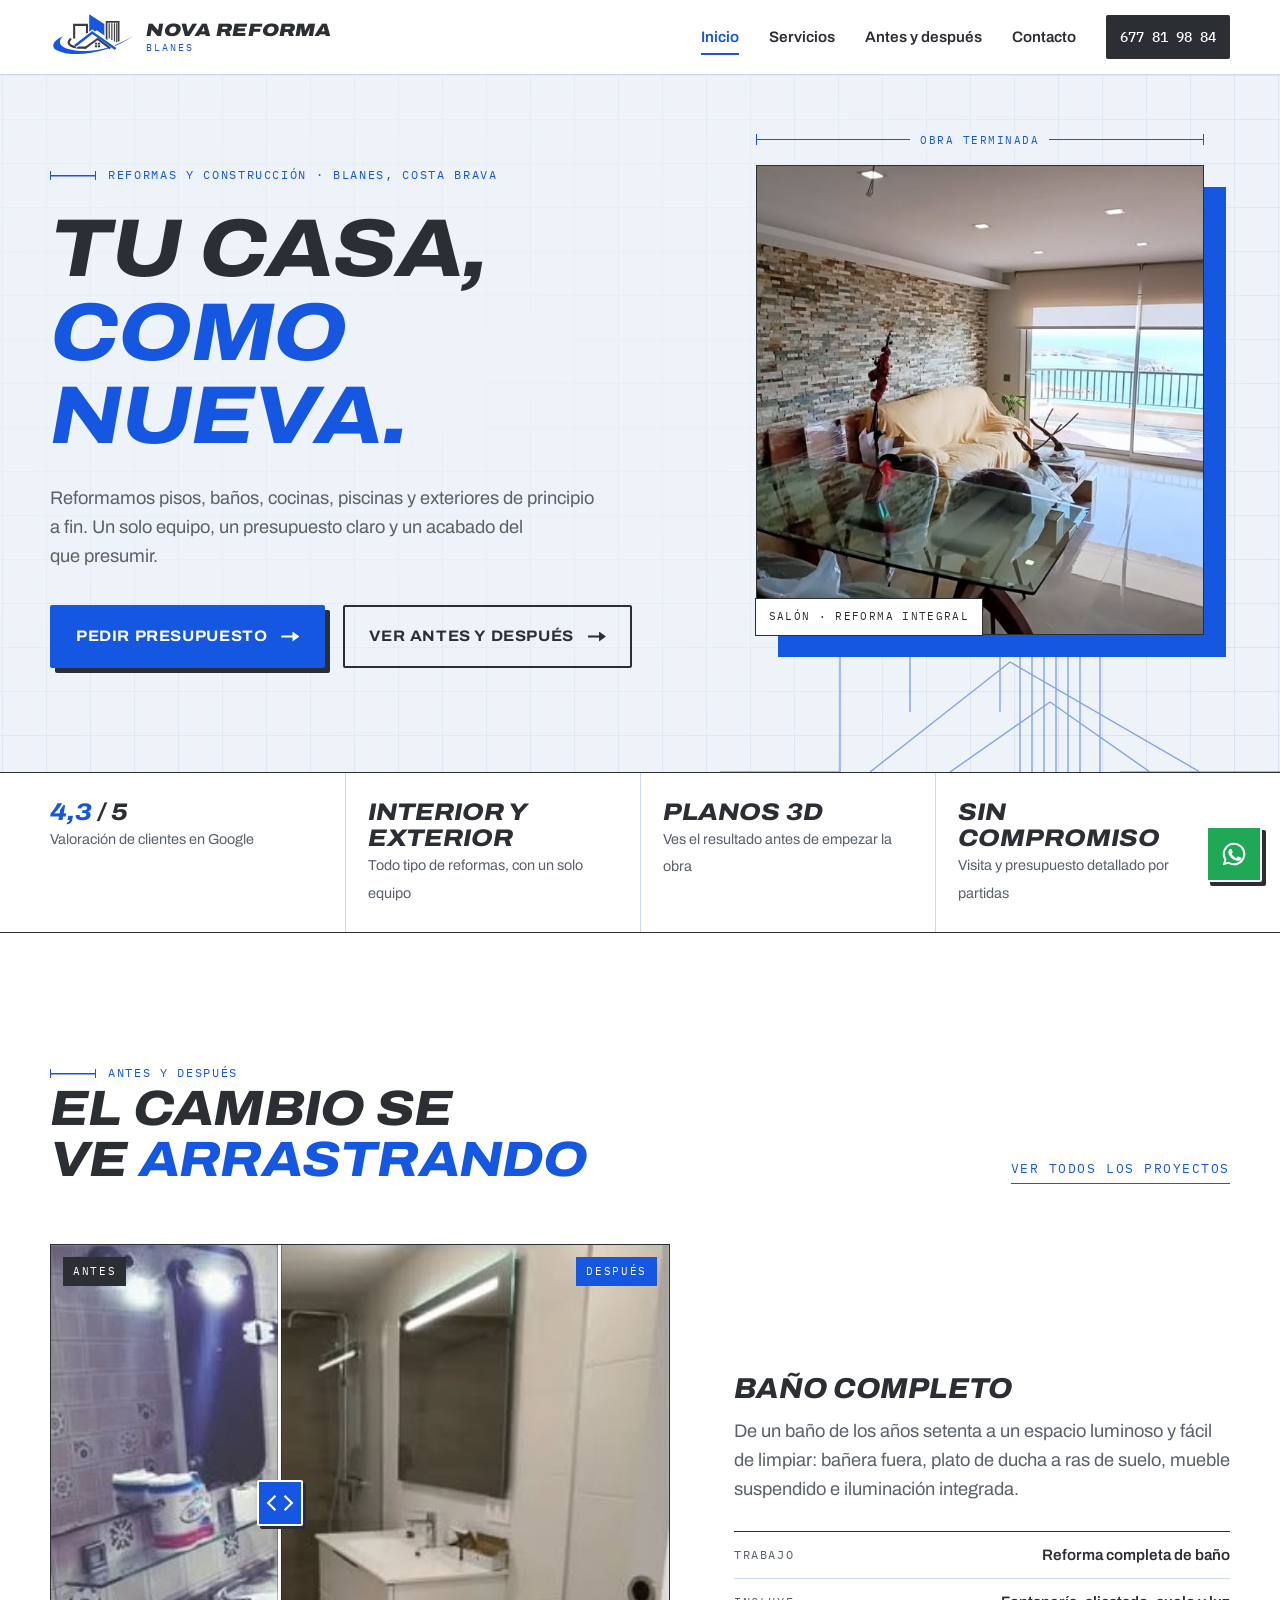
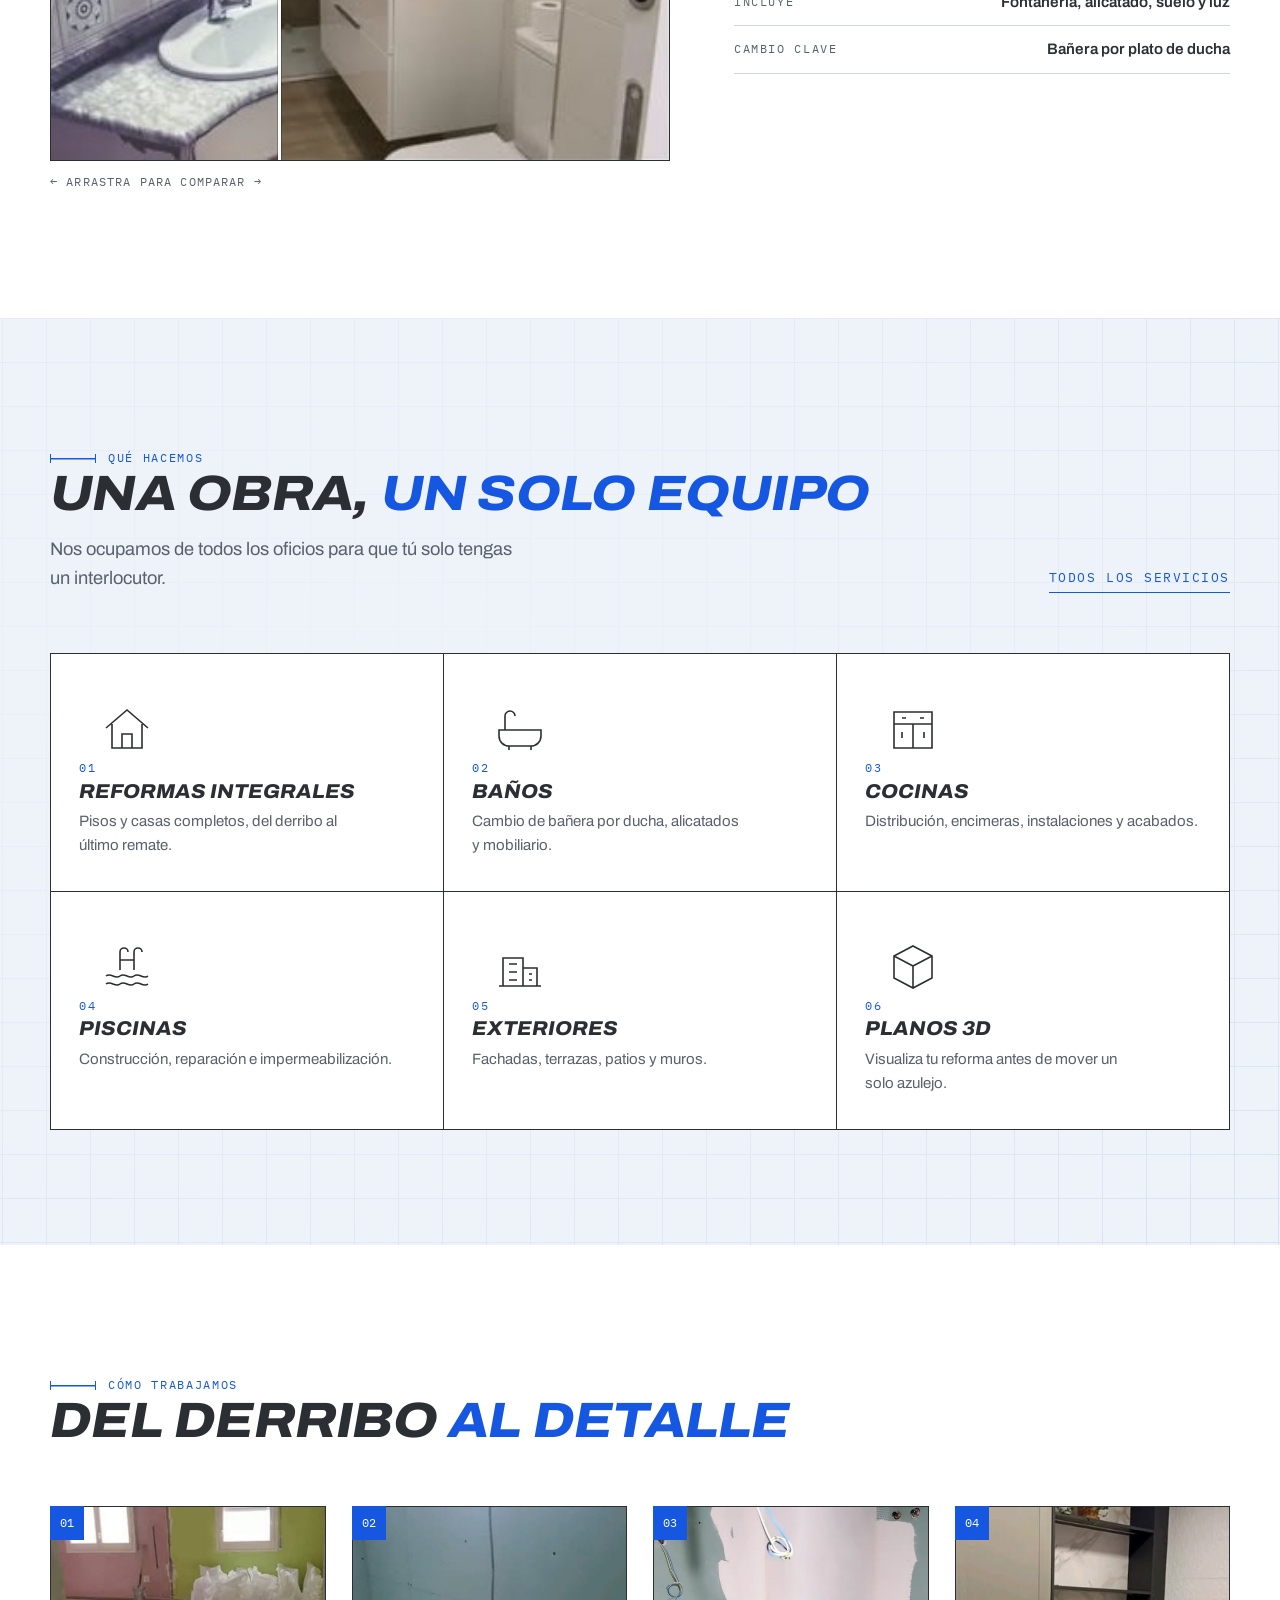
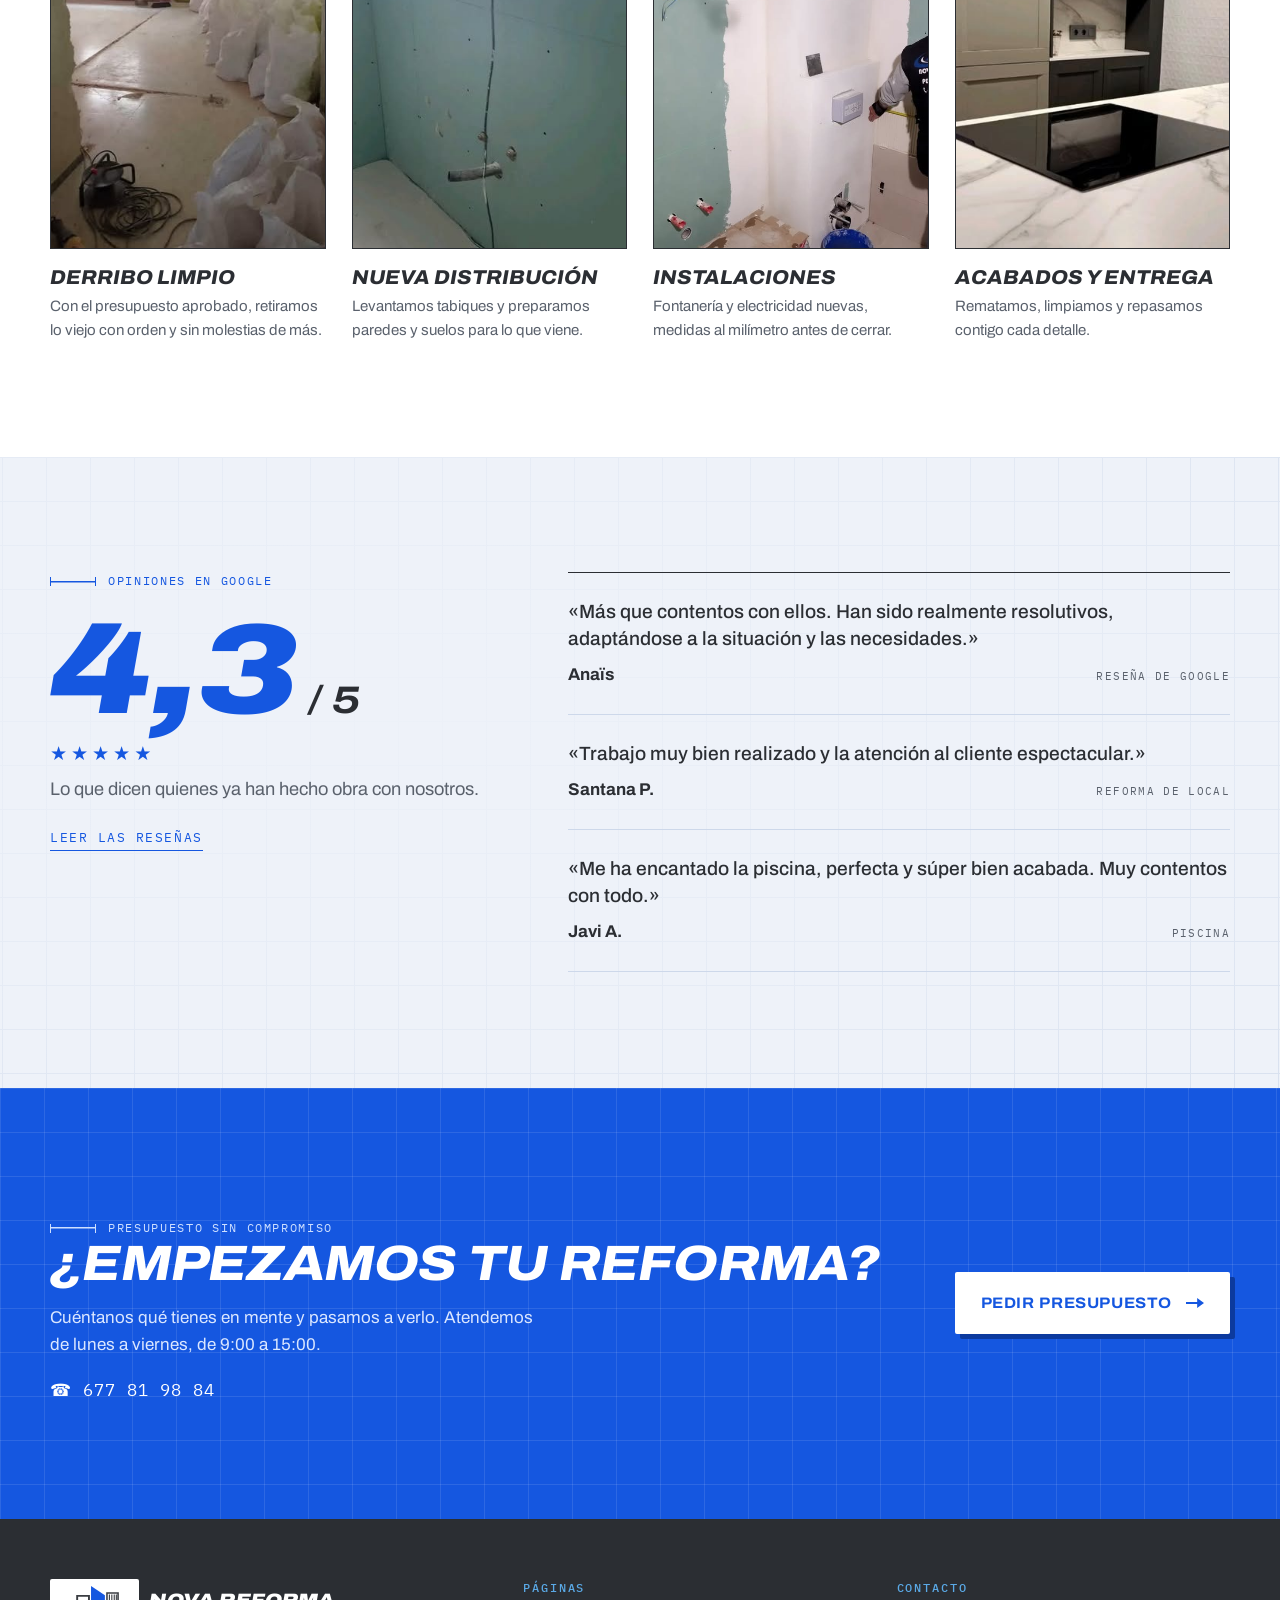
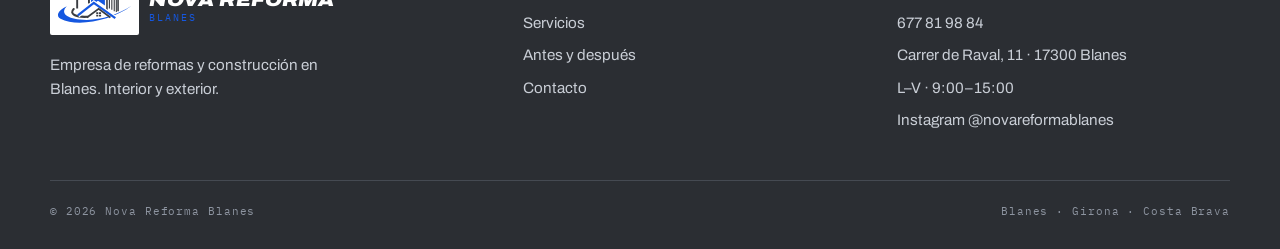
==== index.html @ b62ac0b9 "Actualización automática 2026-11-10 17:21" ====
<!doctype html>
<html lang="es">
<head>
<meta charset="utf-8">
<meta name="viewport" content="width=device-width,initial-scale=1">
<title>Nova Reforma Blanes · Reformas y construcción en Blanes</title>
<meta name="description" content="Empresa de reformas y construcción en Blanes. Reformas integrales, baños, cocinas, piscinas y exteriores. Presupuesto sin compromiso: 677 81 98 84.">
<link rel="icon" href="img/logo.svg" type="image/svg+xml">
<link rel="preconnect" href="https://fonts.googleapis.com">
<link rel="preconnect" href="https://fonts.gstatic.com" crossorigin>
<link href="https://fonts.googleapis.com/css2?family=Archivo:ital,wdth,wght@0,62..125,400..900;1,62..125,400..900&family=IBM+Plex+Mono:wght@400;500&display=swap" rel="stylesheet">
<link rel="stylesheet" href="css/estilo.css">
<script>document.documentElement.classList.add('js')</script>
</head>
<body>

<header class="cab">
  <div class="caja">
    <a class="marca" href="index.html" aria-label="Nova Reforma Blanes, inicio">
      <img src="img/logo.svg" alt="" width="86" height="50">
      <b>Nova Reforma<small>BLANES</small></b>
    </a>
    <button class="menu-btn" aria-label="Abrir menú" aria-expanded="false" aria-controls="nav"><span></span></button>
    <nav class="nav" id="nav">
      <a href="index.html" aria-current="page">Inicio</a>
      <a href="servicios.html">Servicios</a>
      <a href="proyectos.html">Antes y después</a>
      <a href="contacto.html">Contacto</a>
      <a class="tel" href="tel:+34677819884">677 81 98 84</a>
    </nav>
  </div>
</header>

<main>
  <section class="portada fondo-plano">
    <svg class="trazo" viewBox="0 0 620 300" aria-hidden="true">
      <path pathLength="1" d="M0 290H120V150h70v80M190 230V60l90 60v110M300 290V110h80v180M312 110v180M324 110v180M336 110v180M348 110v180M360 110v180M150 290l140-110 190 110M230 290l100-70 100 70M400 290h220"/>
    </svg>
    <div class="caja">
      <div>
        <p class="cota">Reformas y construcción · Blanes, Costa Brava</p>
        <h1>Tu casa, <em>como nueva.</em></h1>
        <p class="entrada">Reformamos pisos, baños, cocinas, piscinas y exteriores de principio a fin. Un solo equipo, un presupuesto claro y un acabado del que presumir.</p>
        <div class="acciones">
          <a class="btn" href="contacto.html">Pedir presupuesto</a>
          <a class="btn linea" href="proyectos.html">Ver antes y después</a>
        </div>
      </div>
      <figure class="lamina">
        <span class="medida sup"><span>Obra terminada</span></span>
        <img src="img/salon.jpg" alt="Salón reformado con pared de piedra natural, suelo porcelánico y vistas al mar" width="640" height="640">
        <figcaption>Salón · Reforma integral</figcaption>
      </figure>
    </div>
  </section>

  <section class="franja" aria-label="Por qué elegirnos">
    <div class="caja">
      <ul>
        <li><b><i>4,3</i> / 5</b><span>Valoración de clientes en Google</span></li>
        <li><b>Interior y exterior</b><span>Todo tipo de reformas, con un solo equipo</span></li>
        <li><b>Planos 3D</b><span>Ves el resultado antes de empezar la obra</span></li>
        <li><b>Sin compromiso</b><span>Visita y presupuesto detallado por partidas</span></li>
      </ul>
    </div>
  </section>

  <section>
    <div class="caja">
      <div class="titular ap">
        <div>
          <p class="cota">Antes y después</p>
          <h2>El cambio se ve <span class="azul">arrastrando</span></h2>
        </div>
        <a class="enlace" href="proyectos.html">Ver todos los proyectos</a>
      </div>
      <div class="caso ap">
        <div>
          <div class="comparar">
            <img src="img/bano-despues.jpg" alt="Baño después de la reforma: plato de ducha, mueble suspendido y espejo con luz" width="360" height="300">
            <img class="antes" src="img/bano-antes.jpg" alt="Baño antes de la reforma: azulejo antiguo y lavabo de encimera" width="360" height="300">
            <span class="rot a">Antes</span><span class="rot d">Después</span>
            <span class="asa"></span>
            <input type="range" min="0" max="100" value="50" aria-label="Comparar antes y después del baño">
          </div>
          <p class="pista">← Arrastra para comparar →</p>
        </div>
        <div>
          <h3 style="font-size:1.8rem;text-transform:uppercase">Baño completo</h3>
          <p class="entrada" style="margin-top:14px">De un baño de los años setenta a un espacio luminoso y fácil de limpiar: bañera fuera, plato de ducha a ras de suelo, mueble suspendido e iluminación integrada.</p>
          <ul class="ficha">
            <li><span>Trabajo</span><span>Reforma completa de baño</span></li>
            <li><span>Incluye</span><span>Fontanería, alicatado, suelo y luz</span></li>
            <li><span>Cambio clave</span><span>Bañera por plato de ducha</span></li>
          </ul>
        </div>
      </div>
    </div>
  </section>

  <section class="fondo-plano">
    <div class="caja">
      <div class="titular ap">
        <div>
          <p class="cota">Qué hacemos</p>
          <h2>Una obra, <span class="azul">un solo equipo</span></h2>
          <p class="entrada">Nos ocupamos de todos los oficios para que tú solo tengas un interlocutor.</p>
        </div>
        <a class="enlace" href="servicios.html">Todos los servicios</a>
      </div>
      <div class="servicios ap">
        <a href="servicios.html#integral"><span class="num">01</span>
          <svg viewBox="0 0 54 54"><path d="M6 26 27 8l21 18M12 22v24h30V22M22 46V32h10v14"/></svg>
          <h3>Reformas integrales</h3><p>Pisos y casas completos, del derribo al último remate.</p></a>
        <a href="servicios.html#banos"><span class="num">02</span>
          <svg viewBox="0 0 54 54"><path d="M6 28h42v6a10 10 0 0 1-10 10H16A10 10 0 0 1 6 34ZM12 28V14a5 5 0 0 1 10 0M16 44v4M38 44v4"/></svg>
          <h3>Baños</h3><p>Cambio de bañera por ducha, alicatados y mobiliario.</p></a>
        <a href="servicios.html#cocinas"><span class="num">03</span>
          <svg viewBox="0 0 54 54"><path d="M8 10h38v36H8ZM8 22h38M27 22v24M16 16h4M34 16h4M16 30v6M38 30v6"/></svg>
          <h3>Cocinas</h3><p>Distribución, encimeras, instalaciones y acabados.</p></a>
        <a href="servicios.html#piscinas"><span class="num">04</span>
          <svg viewBox="0 0 54 54"><path d="M6 36c5-4 9 4 14 0s9 4 14 0 9 4 14 0M6 44c5-4 9 4 14 0s9 4 14 0 9 4 14 0M20 30V12a4 4 0 0 1 8 0M34 30V12a4 4 0 0 1 8 0M20 20h14"/></svg>
          <h3>Piscinas</h3><p>Construcción, reparación e impermeabilización.</p></a>
        <a href="servicios.html#exteriores"><span class="num">05</span>
          <svg viewBox="0 0 54 54"><path d="M6 46h42M10 46V18h20v28M30 28h14v18M16 24h8M16 32h8M16 40h8M36 34h3M36 40h3"/></svg>
          <h3>Exteriores</h3><p>Fachadas, terrazas, patios y muros.</p></a>
        <a href="servicios.html#planos"><span class="num">06</span>
          <svg viewBox="0 0 54 54"><path d="M27 6 46 16v22L27 48 8 38V16ZM27 26 8 16M27 26l19-10M27 26v22"/></svg>
          <h3>Planos 3D</h3><p>Visualiza tu reforma antes de mover un solo azulejo.</p></a>
      </div>
    </div>
  </section>

  <section>
    <div class="caja">
      <div class="titular ap">
        <div>
          <p class="cota">Cómo trabajamos</p>
          <h2>Del derribo <span class="azul">al detalle</span></h2>
        </div>
      </div>
      <div class="pasos">
        <div class="paso ap"><figure><img src="img/derribo.jpg" alt="Derribo interior con sacos de escombro recogidos" loading="lazy" width="361" height="440"></figure><h3>Derribo limpio</h3><p>Con el presupuesto aprobado, retiramos lo viejo con orden y sin molestias de más.</p></div>
        <div class="paso ap"><figure><img src="img/pladur.jpg" alt="Tabique de pladur hidrófugo recién montado" loading="lazy" width="360" height="640"></figure><h3>Nueva distribución</h3><p>Levantamos tabiques y preparamos paredes y suelos para lo que viene.</p></div>
        <div class="paso ap"><figure><img src="img/instalaciones.jpg" alt="Operario de Nova Reforma midiendo en un baño con las instalaciones preparadas" loading="lazy" width="640" height="640"></figure><h3>Instalaciones</h3><p>Fontanería y electricidad nuevas, medidas al milímetro antes de cerrar.</p></div>
        <div class="paso ap"><figure><img src="img/cocina.jpg" alt="Cocina terminada con encimera porcelánica efecto mármol" loading="lazy" width="360" height="640"></figure><h3>Acabados y entrega</h3><p>Rematamos, limpiamos y repasamos contigo cada detalle.</p></div>
      </div>
    </div>
  </section>

  <section class="fondo-plano">
    <div class="caja opiniones">
      <div class="ap">
        <p class="cota">Opiniones en Google</p>
        <div class="nota">4,3<small> / 5</small></div>
        <div class="estrellas" aria-hidden="true">★★★★★</div>
        <p class="entrada">Lo que dicen quienes ya han hecho obra con nosotros.</p>
        <a class="enlace" href="https://www.google.com/maps/place/Nova+Reforma+Blanes/@41.6750918,2.7902842,17z/data=!4m6!3m5!1s0x12bb1734ace616ab:0x4a19887a99202094!8m2!3d41.6750918!4d2.7902842!16s%2Fg%2F11vst2y67v" target="_blank" rel="noopener">Leer las reseñas</a>
      </div>
      <div class="citas ap">
        <blockquote><p>«Más que contentos con ellos. Han sido realmente resolutivos, adaptándose a la situación y las necesidades.»</p><cite>Anaïs</cite><span>Reseña de Google</span></blockquote>
        <blockquote><p>«Trabajo muy bien realizado y la atención al cliente espectacular.»</p><cite>Santana P.</cite><span>Reforma de local</span></blockquote>
        <blockquote><p>«Me ha encantado la piscina, perfecta y súper bien acabada. Muy contentos con todo.»</p><cite>Javi A.</cite><span>Piscina</span></blockquote>
      </div>
    </div>
  </section>

  <section class="llamada">
    <div class="caja">
      <div>
        <p class="cota">Presupuesto sin compromiso</p>
        <h2>¿Empezamos tu reforma?</h2>
        <p>Cuéntanos qué tienes en mente y pasamos a verlo. Atendemos de lunes a viernes, de 9:00 a 15:00.</p>
        <a class="tel-grande" href="tel:+34677819884">☎ 677 81 98 84</a>
      </div>
      <a class="btn blanco" href="contacto.html">Pedir presupuesto</a>
    </div>
  </section>
</main>

<footer class="pie">
  <div class="caja">
    <div>
      <a class="marca" href="index.html"><img src="img/logo.svg" alt="" width="96" height="56"><b>Nova Reforma<small>BLANES</small></b></a>
      <p style="margin-top:18px;max-width:34ch">Empresa de reformas y construcción en Blanes. Interior y exterior.</p>
    </div>
    <div>
      <h4>Páginas</h4>
      <ul>
        <li><a href="servicios.html">Servicios</a></li>
        <li><a href="proyectos.html">Antes y después</a></li>
        <li><a href="contacto.html">Contacto</a></li>
      </ul>
    </div>
    <div>
      <h4>Contacto</h4>
      <ul>
        <li><a href="tel:+34677819884">677 81 98 84</a></li>
        <li>Carrer de Raval, 11 · 17300 Blanes</li>
        <li>L–V · 9:00–15:00</li>
        <li><a href="https://www.instagram.com/novareformablanes/" target="_blank" rel="noopener">Instagram @novareformablanes</a></li>
      </ul>
    </div>
    <div class="legal"><span>© 2026 Nova Reforma Blanes</span><span>Blanes · Girona · Costa Brava</span></div>
  </div>
</footer>

<a class="wa" href="https://wa.me/34677819884" target="_blank" rel="noopener" aria-label="Escribir por WhatsApp">
  <svg viewBox="0 0 32 32"><path d="M16 4a12 12 0 0 0-10.3 18.1L4 28l6.1-1.6A12 12 0 1 0 16 4Zm0 2.2a9.800 9.800 0 1 1-5 18.200l-.4-.2-3.500.9.9-3.400-.2-.4A9.800 9.800 0 0 1 16 6.200Zm-4 4.600c-.2 0-.6.1-.9.4-.3.400-1.200 1.200-1.200 2.800s1.200 3.300 1.400 3.500c.2.200 2.300 3.700 5.800 5 2.900 1.100 3.500.9 4.100.8.600-.1 2-.8 2.300-1.600.3-.8.300-1.500.2-1.600-.1-.2-.3-.200-.7-.4l-2.300-1.100c-.3-.1-.5-.2-.8.200l-1 1.300c-.2.200-.4.300-.7.100-.300-.2-1.400-.5-2.700-1.700-1-.9-1.700-2-1.900-2.300-.2-.3 0-.5.100-.7l.5-.6.300-.6c.1-.200 0-.4 0-.6l-1-2.500c-.300-.6-.5-.5-.700-.5Z"/></svg>
</a>

<script src="js/web.js"></script>
</body>
</html>
---- css/estilo.css ----
/* Nova Reforma Blanes — estética "plano de obra": papel blanco, línea azul, tinta carbón */
:root{
  --papel:#ffffff;
  --niebla:#eef2f9;
  --linea:#cdd8ea;
  --azul:#1557e0;
  --azul-hondo:#0c3a9e;
  --cielo:#5aa9e6;
  --tinta:#2b2e33;
  --tinta-suave:#5a616c;
  --ancho:1180px;
  --display:"Archivo",system-ui,sans-serif;
  --texto:"Archivo",system-ui,sans-serif;
  --mono:"IBM Plex Mono",ui-monospace,monospace;
}
*,*::before,*::after{box-sizing:border-box}
html{scroll-behavior:smooth;-webkit-text-size-adjust:100%}
body{margin:0;background:var(--papel);color:var(--tinta);font-family:var(--texto);font-size:17px;line-height:1.6;overflow-x:hidden}
img{max-width:100%;height:auto;display:block}
.franja b i{color:var(--azul);font-style:inherit}
a{color:inherit}
h1,h2,h3{font-family:var(--display);font-stretch:112%;font-weight:800;font-style:italic;line-height:1.02;letter-spacing:-.015em;margin:0;text-wrap:balance}
h1{font-size:clamp(2.5rem,6.4vw,5.2rem);text-transform:uppercase}
h2{font-size:clamp(1.9rem,4vw,3.1rem);text-transform:uppercase}
h3{font-size:1.25rem;font-stretch:105%;letter-spacing:0}
p{margin:0 0 1em;text-wrap:pretty}
.azul{color:var(--azul)}
.caja{width:min(var(--ancho),100% - 40px);margin-inline:auto}
section{padding:clamp(64px,9vw,120px) 0}
.fondo-plano{background-color:var(--niebla);background-image:linear-gradient(var(--linea) 1px,transparent 1px),linear-gradient(90deg,var(--linea) 1px,transparent 1px);background-size:44px 44px;background-position:center top}
.fondo-plano::before{content:"";position:absolute;inset:0;background:radial-gradient(ellipse at 30% 40%,rgba(238,242,249,.96) 0,rgba(238,242,249,.72) 60%,rgba(238,242,249,.35) 100%);pointer-events:none}
.fondo-plano{position:relative}
.fondo-plano>*{position:relative}

/* Etiquetas tipo cota */
.cota{font-family:var(--mono);font-size:.74rem;letter-spacing:.14em;text-transform:uppercase;color:var(--azul);display:flex;align-items:center;gap:12px;margin-bottom:22px}
.cota::before{content:"";width:46px;height:9px;border-left:1.5px solid var(--azul);border-right:1.5px solid var(--azul);background:linear-gradient(var(--azul),var(--azul)) center/100% 1.5px no-repeat;flex:none}
.entrada{font-size:1.14rem;color:var(--tinta-suave);max-width:56ch}

/* Botones: rectos, con muesca */
.btn{display:inline-flex;align-items:center;gap:14px;font-family:var(--display);font-weight:700;font-stretch:108%;font-size:.95rem;letter-spacing:.04em;text-transform:uppercase;text-decoration:none;padding:17px 24px;border:2px solid var(--azul);background:var(--azul);color:#fff;border-radius:2px;cursor:pointer;transition:background .2s,color .2s,box-shadow .2s,transform .2s;box-shadow:5px 5px 0 var(--tinta)}
.btn::after{content:"";width:18px;height:10px;background:currentColor;clip-path:polygon(0 40%,62% 40%,62% 0,100% 50%,62% 100%,62% 60%,0 60%);transition:transform .2s}
.btn:hover{transform:translate(2px,2px);box-shadow:3px 3px 0 var(--tinta)}
.btn:hover::after{transform:translateX(4px)}
.btn.linea{background:transparent;color:var(--tinta);border-color:var(--tinta);box-shadow:none}
.btn.linea:hover{background:var(--tinta);color:#fff;transform:none}
.btn.blanco{background:#fff;color:var(--azul);border-color:#fff;box-shadow:5px 5px 0 var(--azul-hondo)}
.btn:focus-visible,a:focus-visible,button:focus-visible,input:focus-visible,select:focus-visible,textarea:focus-visible{outline:3px solid var(--cielo);outline-offset:3px}

/* Cabecera */
.cab{position:sticky;top:0;z-index:50;background:rgba(255,255,255,.94);backdrop-filter:blur(8px);border-bottom:1px solid var(--linea)}
.cab .caja{display:flex;align-items:center;justify-content:space-between;gap:20px;height:74px}
.marca{display:flex;align-items:center;gap:10px;text-decoration:none}
.marca img{height:50px;width:auto}
.marca b{font-family:var(--display);font-style:italic;font-weight:900;font-stretch:118%;font-size:1.12rem;line-height:.95;text-transform:uppercase;letter-spacing:.01em}
.marca small{display:block;font-family:var(--mono);font-style:normal;font-weight:400;font-size:.6rem;letter-spacing:.2em;color:var(--azul);margin-top:4px}
.nav{display:flex;align-items:center;gap:30px}
.nav a{text-decoration:none;font-weight:600;font-size:.95rem;padding:6px 0;position:relative}
.nav a:not(.tel)::after{content:"";position:absolute;left:0;right:0;bottom:0;height:2px;background:var(--azul);transform:scaleX(0);transform-origin:left;transition:transform .25s}
.nav a:hover::after,.nav a[aria-current]::after{transform:scaleX(1)}
.nav a[aria-current]{color:var(--azul)}
.nav .tel{font-family:var(--mono);font-weight:500;font-size:.9rem;background:var(--tinta);color:#fff;padding:10px 14px;border-radius:2px}
.nav .tel:hover{background:var(--azul)}
.menu-btn{display:none;background:none;border:2px solid var(--tinta);border-radius:2px;width:46px;height:42px;cursor:pointer;padding:0;position:relative}
.menu-btn span,.menu-btn span::before,.menu-btn span::after{content:"";position:absolute;left:10px;right:10px;height:2px;background:var(--tinta);transition:transform .2s}
.menu-btn span{top:50%;margin-top:-1px}
.menu-btn span::before{left:0;right:0;top:-7px}
.menu-btn span::after{left:0;right:0;top:7px}
.menu-btn[aria-expanded=true] span{background:transparent}
.menu-btn[aria-expanded=true] span::before{transform:translateY(7px) rotate(45deg)}
.menu-btn[aria-expanded=true] span::after{transform:translateY(-7px) rotate(-45deg)}

/* Portada */
.portada{padding:clamp(48px,7vw,96px) 0 clamp(64px,8vw,110px);overflow:hidden}
.portada .caja{display:grid;grid-template-columns:1.15fr .85fr;gap:clamp(32px,5vw,72px);align-items:center}
.portada h1 em{font-style:inherit;color:var(--azul);display:block}
.portada .entrada{margin:26px 0 34px}
.acciones{display:flex;flex-wrap:wrap;gap:18px}
.lamina{position:relative;margin:0 26px 34px 0}
.lamina img{width:100%;aspect-ratio:1/1.05;object-fit:cover;border:1px solid var(--tinta);position:relative;z-index:1}
.lamina::before{content:"";position:absolute;inset:22px -22px -22px 22px;background:var(--azul)}
.lamina figcaption{position:absolute;z-index:2;left:-1px;bottom:-1px;background:#fff;border:1px solid var(--tinta);font-family:var(--mono);font-size:.7rem;letter-spacing:.12em;text-transform:uppercase;padding:9px 13px}
.lamina .medida{position:absolute;z-index:2;font-family:var(--mono);font-size:.66rem;letter-spacing:.14em;color:var(--azul);text-transform:uppercase}
.lamina .medida.sup{top:-26px;left:0;right:0;text-align:center;border-top:1.5px solid var(--azul);padding-top:0;line-height:0}
.lamina .medida.sup span{background:var(--niebla);padding:0 10px}
.lamina .medida.sup::before,.lamina .medida.sup::after{content:"";position:absolute;top:-6px;height:11px;border-left:1.5px solid var(--azul)}
.lamina .medida.sup::before{left:0}.lamina .medida.sup::after{right:0}
.trazo{position:absolute;right:-60px;bottom:-10px;width:min(620px,60vw);opacity:.5;pointer-events:none}
.trazo path{stroke:var(--azul);stroke-width:1.4;fill:none;stroke-dasharray:1;stroke-dashoffset:1;animation:dibujar 2.6s .2s ease-out forwards}
@keyframes dibujar{to{stroke-dashoffset:0}}

/* Franja de confianza */
.franja{border-block:1px solid var(--tinta);padding:0}
.franja ul{list-style:none;margin:0;padding:0;display:grid;grid-template-columns:repeat(4,1fr)}
.franja li{padding:26px 22px;border-left:1px solid var(--linea)}
.franja li:first-child{border-left:0;padding-left:0}
.franja b{display:block;font-family:var(--display);font-style:italic;font-weight:800;font-stretch:112%;font-size:1.5rem;line-height:1.1;text-transform:uppercase}
.franja span{font-size:.9rem;color:var(--tinta-suave)}

/* Cabeceras de sección */
.titular{display:grid;grid-template-columns:1fr auto;gap:24px;align-items:end;margin-bottom:clamp(34px,5vw,60px)}
.titular p{margin:16px 0 0}
.enlace{font-family:var(--mono);font-size:.8rem;letter-spacing:.12em;text-transform:uppercase;text-decoration:none;color:var(--azul);border-bottom:1.5px solid var(--azul);padding-bottom:4px;white-space:nowrap}
.enlace:hover{color:var(--tinta);border-color:var(--tinta)}

/* Comparador antes / después */
.comparar{position:relative;overflow:hidden;border:1px solid var(--tinta);background:var(--niebla);touch-action:pan-y;user-select:none;--p:50%}
.comparar img{width:100%;height:100%;object-fit:cover;aspect-ratio:var(--ar,6/5);pointer-events:none}
.comparar img.antes{position:absolute;inset:0;clip-path:inset(0 calc(100% - var(--p)) 0 0)}
.comparar .asa{position:absolute;top:0;bottom:0;left:var(--p);width:3px;margin-left:-1.5px;background:#fff;box-shadow:0 0 0 1px rgba(0,0,0,.25);pointer-events:none}
.comparar .asa::after{content:"";position:absolute;top:50%;left:50%;width:46px;height:46px;margin:-23px;background:var(--azul) url("data:image/svg+xml,%3Csvg xmlns='http://www.w3.org/2000/svg' viewBox='0 0 46 46' fill='none' stroke='%23fff' stroke-width='2.4'%3E%3Cpath d='M18 15l-8 8 8 8M28 15l8 8-8 8'/%3E%3C/svg%3E") center/cover;border:2px solid #fff;border-radius:2px;box-shadow:3px 3px 0 var(--tinta)}
.comparar input{position:absolute;inset:0;width:100%;height:100%;margin:0;opacity:0;cursor:ew-resize}
.comparar .rot{position:absolute;top:12px;font-family:var(--mono);font-size:.66rem;letter-spacing:.16em;text-transform:uppercase;padding:6px 10px;pointer-events:none;z-index:2}
.comparar .rot.a{left:12px;background:var(--tinta);color:#fff}
.comparar .rot.d{right:12px;background:var(--azul);color:#fff}
.comparar:focus-within{outline:3px solid var(--cielo);outline-offset:3px}
.caso{display:grid;grid-template-columns:minmax(0,1fr) minmax(0,.8fr);gap:clamp(28px,5vw,70px);align-items:center}
.caso+.caso{margin-top:clamp(56px,8vw,110px)}
.caso.inv .comparar{order:2}
.ficha{list-style:none;margin:26px 0 0;padding:0;border-top:1px solid var(--tinta)}
.ficha li{display:flex;justify-content:space-between;gap:20px;padding:11px 0;border-bottom:1px solid var(--linea);font-size:.95rem}
.ficha li span:first-child{font-family:var(--mono);font-size:.72rem;letter-spacing:.14em;text-transform:uppercase;color:var(--tinta-suave);padding-top:3px}
.ficha li span:last-child{text-align:right;font-weight:600}
.pista{font-family:var(--mono);font-size:.72rem;letter-spacing:.1em;color:var(--tinta-suave);margin-top:12px;text-transform:uppercase}

/* Servicios */
.servicios{display:grid;grid-template-columns:repeat(3,1fr);border-top:1px solid var(--tinta);border-left:1px solid var(--tinta)}
.servicios a{position:relative;display:block;text-decoration:none;padding:30px 28px 34px;border-right:1px solid var(--tinta);border-bottom:1px solid var(--tinta);background:#fff;transition:background .25s,color .25s;min-height:230px}
.servicios .num{font-family:var(--mono);font-size:.74rem;letter-spacing:.14em;color:var(--azul);transition:color .25s}
.servicios svg{width:54px;height:54px;margin:18px 0 16px;stroke:var(--tinta);stroke-width:1.6;fill:none;transition:stroke .25s}
.servicios h3{text-transform:uppercase;margin-bottom:8px}
.servicios p{font-size:.94rem;color:var(--tinta-suave);margin:0;transition:color .25s}
.servicios a:hover{background:var(--azul);color:#fff}
.servicios a:hover p,.servicios a:hover .num{color:#dbe7ff}
.servicios a:hover svg{stroke:#fff}

/* Proceso */
.pasos{display:grid;grid-template-columns:repeat(4,minmax(0,1fr));gap:26px;counter-reset:paso}
.paso{counter-increment:paso}
.paso figure{margin:0 0 18px;position:relative;border:1px solid var(--tinta)}
.paso img{aspect-ratio:4/5;width:100%;object-fit:cover}
.paso figure::after{content:"0" counter(paso);position:absolute;left:-1px;top:-1px;background:var(--azul);color:#fff;font-family:var(--mono);font-size:.78rem;padding:7px 10px}
.paso h3{text-transform:uppercase;margin-bottom:6px}
.paso p{font-size:.94rem;color:var(--tinta-suave);margin:0}

/* Opiniones */
.opiniones{display:grid;grid-template-columns:.8fr 1.2fr;gap:clamp(30px,6vw,90px);align-items:start}
.nota{font-family:var(--display);font-style:italic;font-weight:900;font-stretch:120%;font-size:clamp(4.6rem,10vw,8rem);line-height:.9;color:var(--azul)}
.nota small{font-size:.3em;color:var(--tinta);font-weight:700}
.estrellas{color:var(--azul);letter-spacing:.2em;font-size:1.2rem;margin:10px 0 6px}
.citas{display:grid;gap:0;border-top:1px solid var(--tinta)}
.citas blockquote{margin:0;padding:26px 0;border-bottom:1px solid var(--linea);display:grid;grid-template-columns:1fr auto;gap:8px 24px;align-items:baseline}
.citas p{grid-column:1/-1;font-size:1.2rem;font-weight:500;line-height:1.4;margin:0}
.citas cite{font-style:normal;font-weight:700}
.citas span{font-family:var(--mono);font-size:.7rem;letter-spacing:.12em;text-transform:uppercase;color:var(--tinta-suave)}

/* Llamada final */
.llamada{background:var(--azul);color:#fff;position:relative;overflow:hidden}
.llamada::before{content:"";position:absolute;inset:0;background-image:linear-gradient(rgba(255,255,255,.1) 1px,transparent 1px),linear-gradient(90deg,rgba(255,255,255,.1) 1px,transparent 1px);background-size:44px 44px}
.llamada .caja{position:relative;display:grid;grid-template-columns:1fr auto;gap:36px;align-items:center}
.llamada .cota{color:#cfe0ff}
.llamada .cota::before{border-color:#cfe0ff;background-image:linear-gradient(#cfe0ff,#cfe0ff)}
.llamada p{color:#dbe7ff;margin:16px 0 0;max-width:50ch}
.llamada .tel-grande{display:block;font-family:var(--mono);color:#fff;text-decoration:none;font-size:1.05rem;margin-top:18px;letter-spacing:.06em}

/* Cabecera de subpágina */
.encabezado{padding:clamp(54px,7vw,96px) 0 clamp(46px,6vw,76px);border-bottom:1px solid var(--tinta)}
.encabezado h1{font-size:clamp(2.3rem,5.6vw,4.4rem)}
.encabezado .entrada{margin-top:22px}

/* Lista larga de servicios */
.fila{display:grid;grid-template-columns:90px 1fr 1fr;gap:clamp(20px,4vw,60px);padding:clamp(34px,5vw,58px) 0;border-bottom:1px solid var(--linea);align-items:start;scroll-margin-top:90px}
.fila:first-child{padding-top:0}
.fila .num{font-family:var(--mono);color:var(--azul);font-size:.9rem;letter-spacing:.14em;padding-top:8px}
.fila h2{font-size:clamp(1.6rem,3vw,2.3rem);margin-bottom:14px}
.fila p{color:var(--tinta-suave)}
.fila ul{list-style:none;margin:0;padding:0}
.fila li{padding:11px 0 11px 30px;border-bottom:1px solid var(--linea);position:relative;font-weight:500}
.fila li:first-child{border-top:1px solid var(--tinta)}
.fila li::before{content:"";position:absolute;left:2px;top:19px;width:13px;height:7px;border-left:2px solid var(--azul);border-bottom:2px solid var(--azul);transform:rotate(-45deg)}

/* Galería */
.galeria{display:grid;grid-template-columns:repeat(12,1fr);gap:18px}
.galeria figure{margin:0;position:relative;border:1px solid var(--tinta);overflow:hidden;background:var(--niebla)}
.galeria img{width:100%;height:100%;object-fit:cover;transition:transform .5s}
.galeria figure:hover img{transform:scale(1.04)}
.galeria figcaption{position:absolute;left:-1px;bottom:-1px;background:#fff;border:1px solid var(--tinta);font-family:var(--mono);font-size:.66rem;letter-spacing:.12em;text-transform:uppercase;padding:7px 11px}
.g1{grid-column:span 5;aspect-ratio:1}.g2{grid-column:span 3;aspect-ratio:3/5}.g3{grid-column:span 4;aspect-ratio:4/5}
.g4{grid-column:span 4;aspect-ratio:1}.g5{grid-column:span 4;aspect-ratio:1}.g6{grid-column:span 4;aspect-ratio:1}

/* Contacto */
.contacto{display:grid;grid-template-columns:.9fr 1.1fr;gap:clamp(32px,6vw,90px);align-items:start}
.datos{list-style:none;margin:0;padding:0;border-top:1px solid var(--tinta)}
.datos li{padding:20px 0;border-bottom:1px solid var(--linea)}
.datos span{display:block;font-family:var(--mono);font-size:.7rem;letter-spacing:.14em;text-transform:uppercase;color:var(--azul);margin-bottom:5px}
.datos a,.datos b{font-family:var(--display);font-weight:700;font-size:1.25rem;text-decoration:none}
.datos a:hover{color:var(--azul)}
.form{background:#fff;border:1px solid var(--tinta);padding:clamp(24px,4vw,42px);box-shadow:10px 10px 0 var(--azul)}
.form h2{font-size:1.7rem;margin-bottom:22px}
.campo{margin-bottom:18px}
.dos{display:grid;grid-template-columns:1fr 1fr;gap:16px}
.form label{display:block;font-family:var(--mono);font-size:.7rem;letter-spacing:.14em;text-transform:uppercase;margin-bottom:7px}
.form input,.form select,.form textarea{width:100%;font:inherit;color:inherit;padding:13px 14px;border:1.5px solid var(--linea);border-radius:2px;background:var(--niebla)}
.form input:focus,.form select:focus,.form textarea:focus{border-color:var(--azul);background:#fff}
.form textarea{min-height:120px;resize:vertical}
.form .nota-form{font-size:.84rem;color:var(--tinta-suave);margin:14px 0 0}
.mapa{border:1px solid var(--tinta);margin-top:clamp(40px,6vw,70px)}
.mapa iframe{display:block;width:100%;height:380px;border:0;filter:saturate(.7)}

/* Pie */
.pie{background:var(--tinta);color:#c9ced6;padding:60px 0 28px;font-size:.95rem}
.pie .caja{display:grid;grid-template-columns:1.3fr 1fr 1fr;gap:40px}
.pie .marca b{color:#fff}
.pie .marca img{background:#fff;padding:5px;border-radius:2px;height:56px}
.pie h4{font-family:var(--mono);font-weight:500;font-size:.72rem;letter-spacing:.16em;text-transform:uppercase;color:var(--cielo);margin:0 0 14px}
.pie ul{list-style:none;margin:0;padding:0}
.pie li{margin-bottom:8px}
.pie a{text-decoration:none}
.pie a:hover{color:#fff}
.pie .legal{grid-column:1/-1;border-top:1px solid #454a52;padding-top:22px;font-family:var(--mono);font-size:.7rem;letter-spacing:.08em;color:#8d94a0;display:flex;justify-content:space-between;flex-wrap:wrap;gap:10px}

/* WhatsApp fijo */
.wa{position:fixed;right:18px;bottom:18px;z-index:40;width:56px;height:56px;background:#1fa855;border:2px solid #fff;border-radius:2px;box-shadow:4px 4px 0 var(--tinta);display:grid;place-items:center}
.wa svg{width:30px;height:30px;fill:#fff}
.wa:hover{background:#178a45}

/* Aparición suave */
.js .ap{opacity:0;transform:translateY(22px);transition:opacity .7s ease,transform .7s ease}
.js .ap.visto{opacity:1;transform:none}
@media (prefers-reduced-motion:reduce){
  .js .ap{opacity:1;transform:none;transition:none}
  .trazo path{animation:none;stroke-dashoffset:0}
  html{scroll-behavior:auto}
}

@media (max-width:960px){
  .menu-btn{display:block}
  .nav{position:absolute;top:74px;left:0;right:0;background:#fff;border-bottom:1px solid var(--tinta);flex-direction:column;align-items:stretch;gap:0;padding:8px 20px 20px;display:none}
  .nav.abierto{display:flex}
  .nav a{padding:14px 0;border-bottom:1px solid var(--linea);font-size:1.05rem}
  .nav a::after{display:none}
  .nav .tel{margin-top:14px;text-align:center;border:0;padding:14px}
  .portada .caja,.caso,.opiniones,.contacto,.llamada .caja{grid-template-columns:1fr}
  .caso.inv .comparar{order:0}
  .lamina{max-width:480px}
  .trazo{display:none}
  .franja ul{grid-template-columns:1fr 1fr}
  .franja li{padding:20px 16px}
  .franja li:nth-child(odd){border-left:0;padding-left:0}
  .franja li:nth-child(n+3){border-top:1px solid var(--linea)}
  .servicios{grid-template-columns:1fr 1fr}
  .pasos{grid-template-columns:repeat(2,minmax(0,1fr));gap:26px 16px}
  .lamina{margin-top:44px}
  .fila{grid-template-columns:1fr}
  .fila .num{padding:0}
  .titular{grid-template-columns:1fr}
  .pie .caja{grid-template-columns:1fr 1fr}
  .pie .caja>div:first-child{grid-column:1/-1}
  .g1,.g2,.g3,.g4,.g5,.g6{grid-column:span 6;aspect-ratio:1}
  .galeria{gap:12px}
}
@media (max-width:560px){
  body{font-size:16px}
  .caja{width:calc(100% - 32px)}
  .servicios{grid-template-columns:1fr}
  .servicios a{min-height:0}
  .paso h3{font-size:1rem}
  .dos{grid-template-columns:1fr}
  .btn{padding:15px 18px;font-size:.88rem}
  .marca b{font-size:1rem}
  .marca img{height:42px}
  .pie .caja{grid-template-columns:1fr}
  .citas p{font-size:1.08rem}
  .form{box-shadow:6px 6px 0 var(--azul)}
  .lamina{margin-right:16px}
  .lamina::before{inset:14px -14px -14px 14px}
}
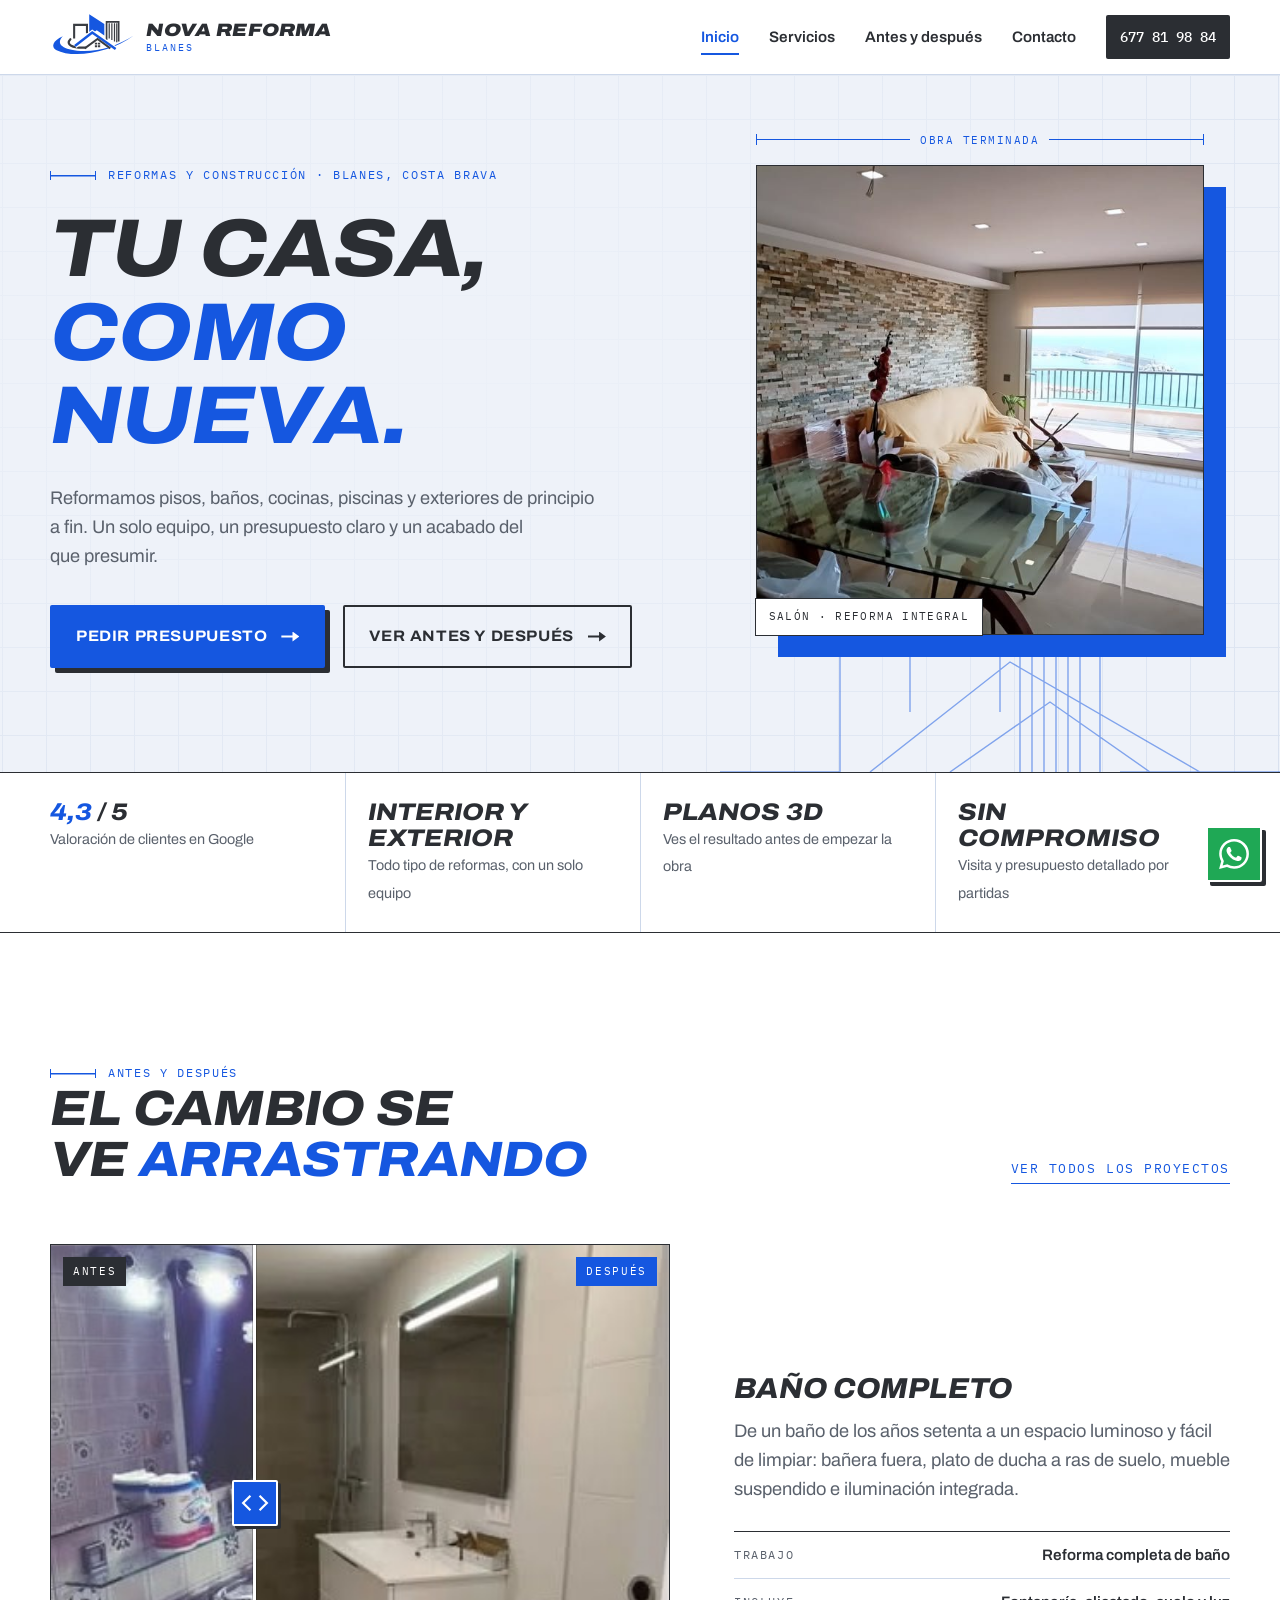
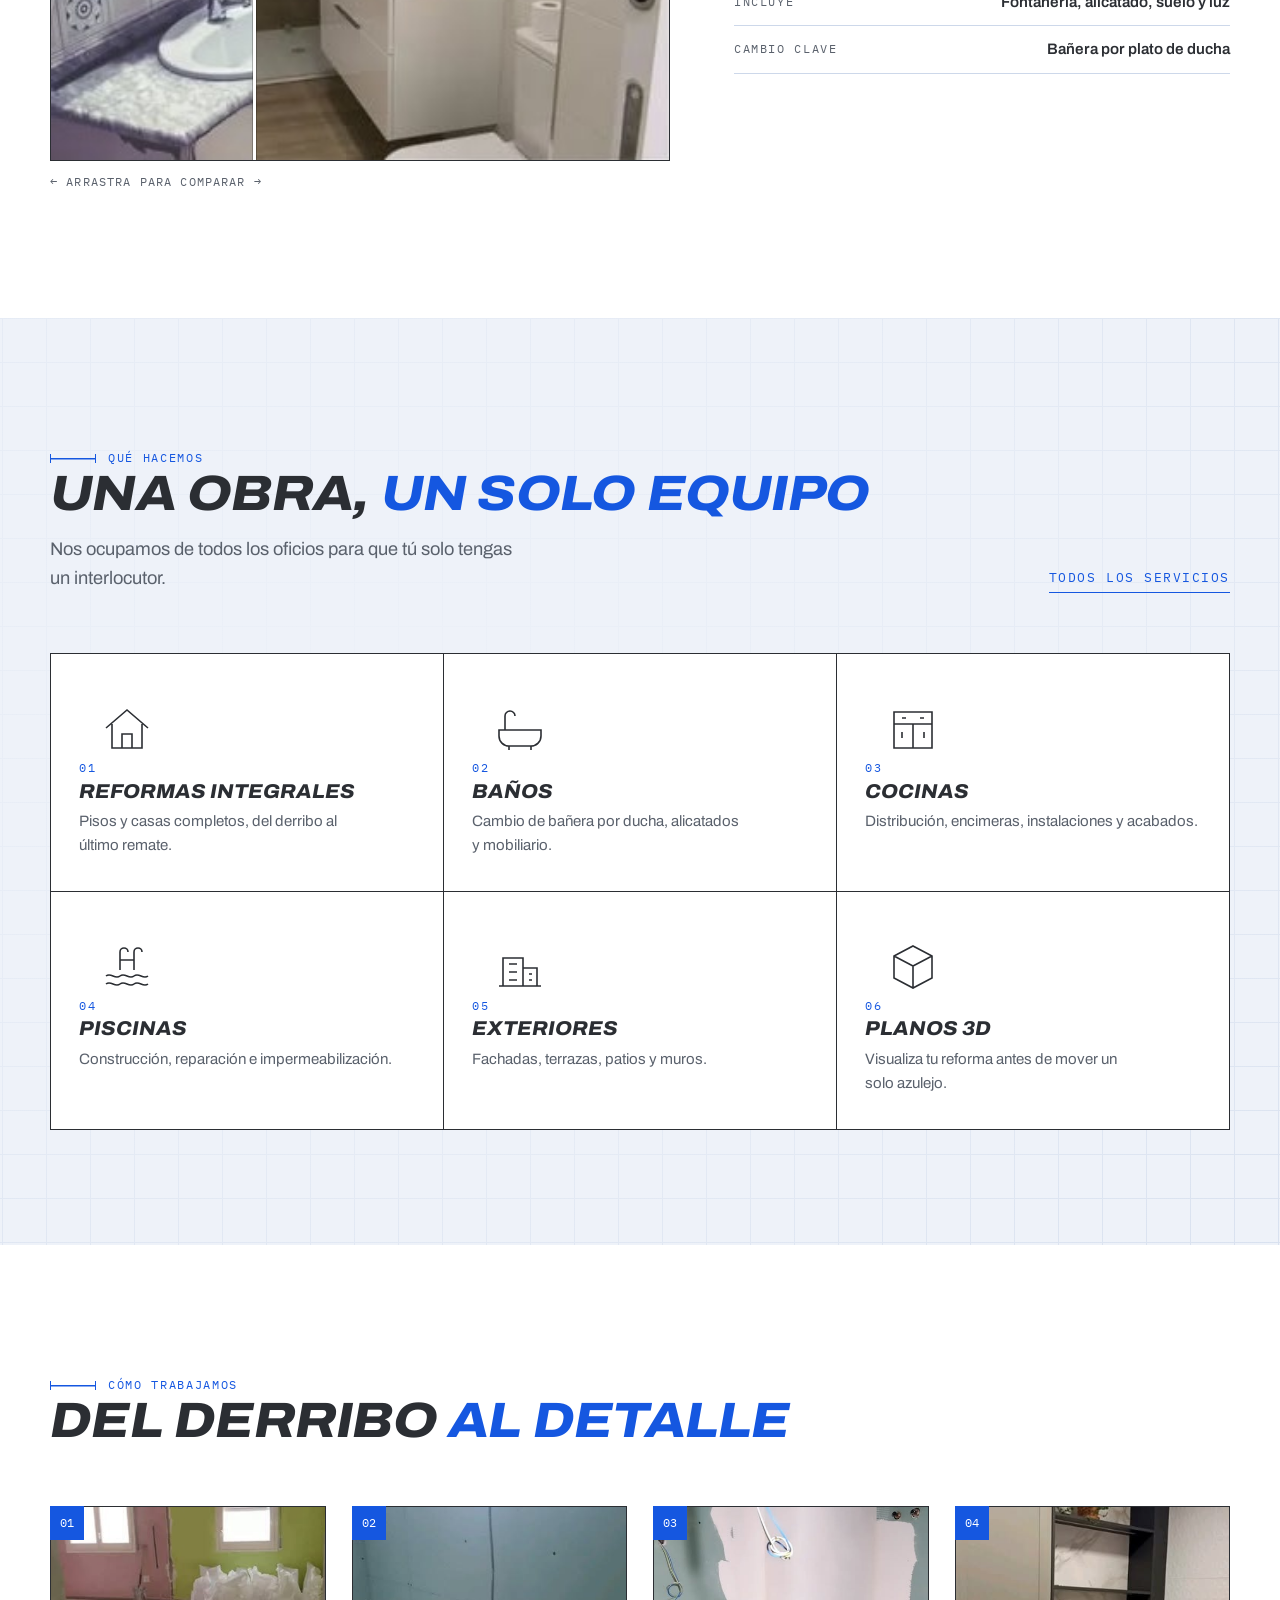
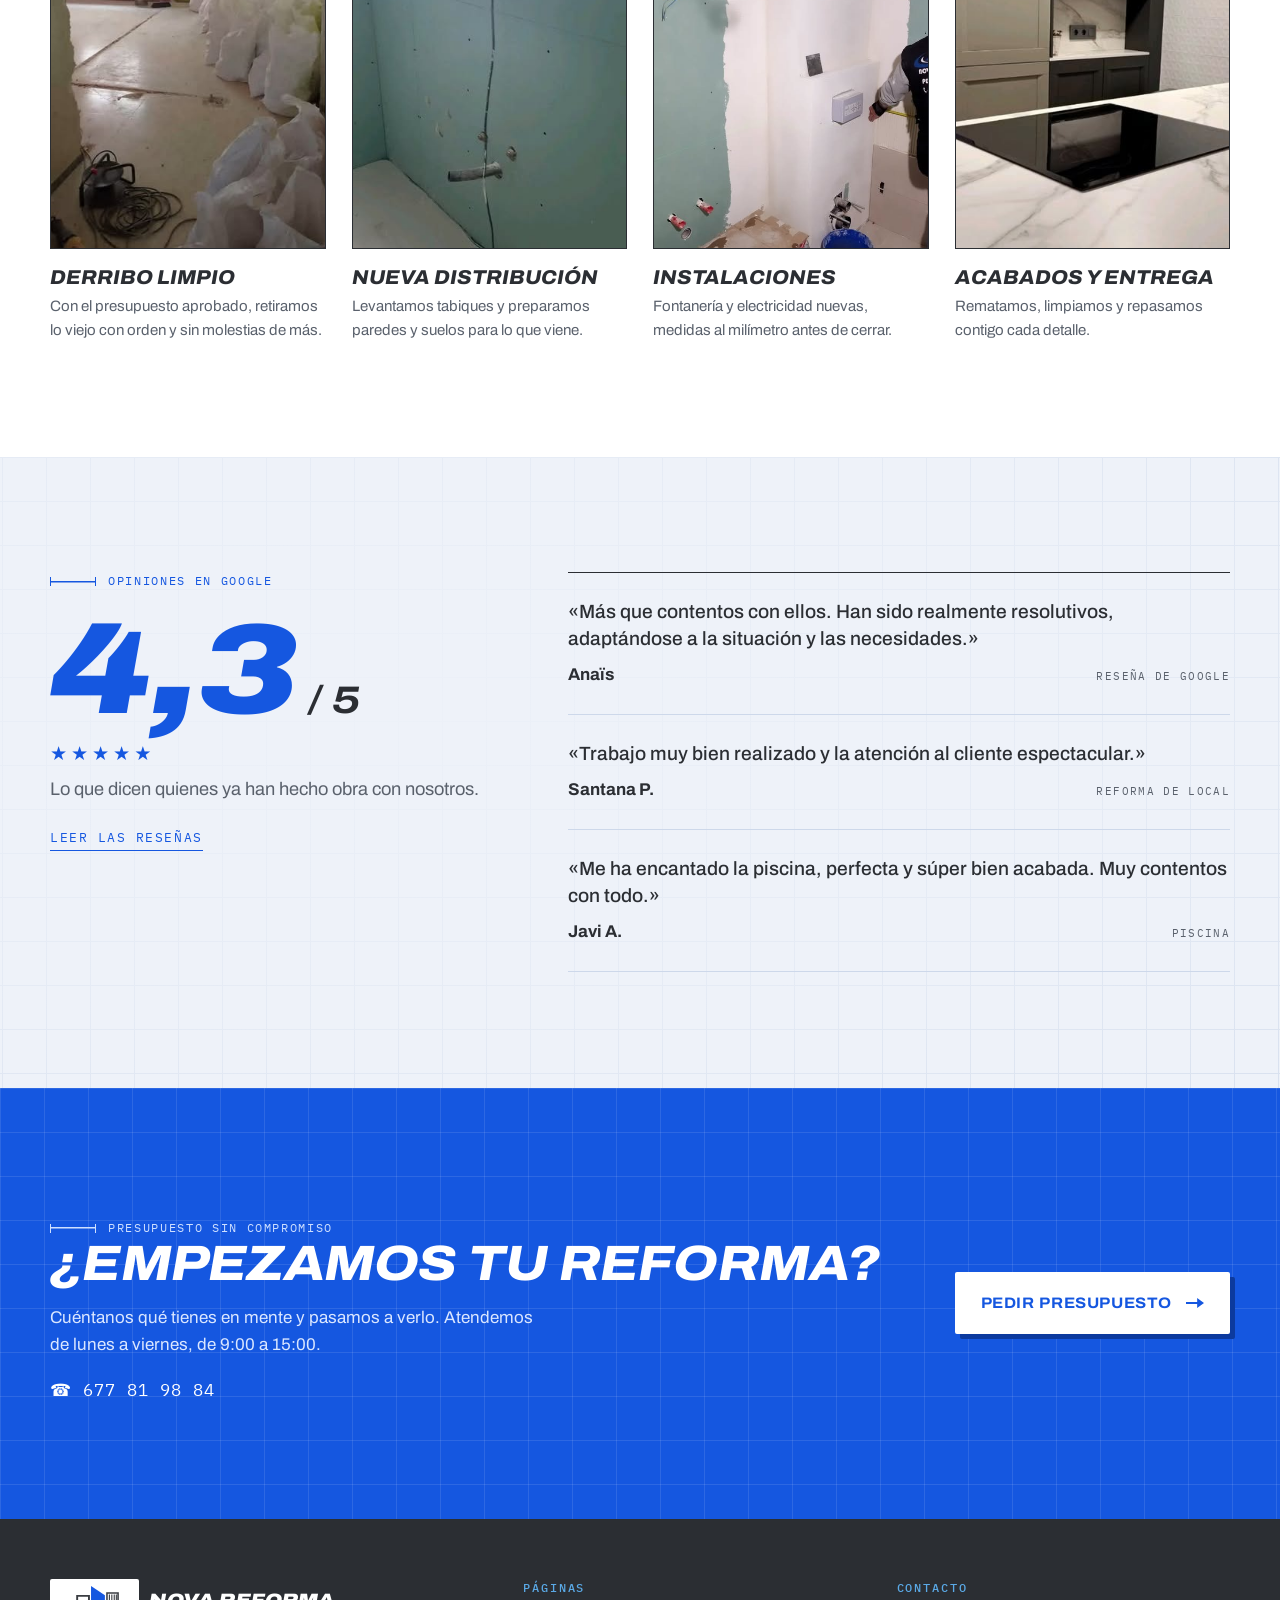
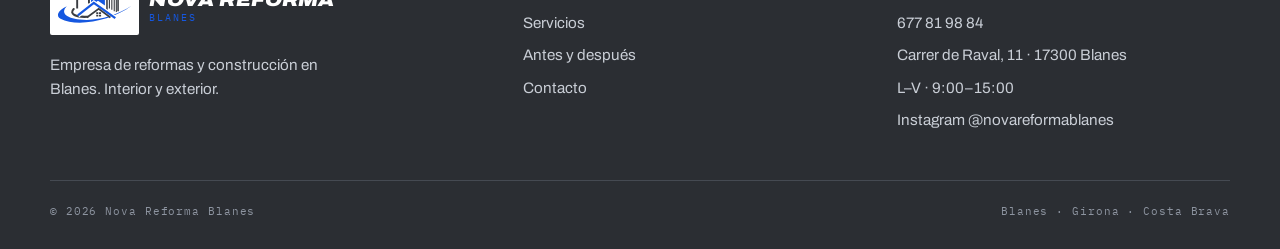
==== commit 2ed48205: "Actualización automática 2026-11-10 17:24" ====
--- a/index.html
+++ b/index.html
@@ -206,7 +206,7 @@
 </footer>
 
 <a class="wa" href="https://wa.me/34677819884" target="_blank" rel="noopener" aria-label="Escribir por WhatsApp">
-  <svg viewBox="0 0 32 32"><path d="M16 4a12 12 0 0 0-10.3 18.1L4 28l6.1-1.6A12 12 0 1 0 16 4Zm0 2.2a9.800 9.800 0 1 1-5 18.200l-.4-.2-3.500.9.9-3.400-.2-.4A9.800 9.800 0 0 1 16 6.200Zm-4 4.600c-.2 0-.6.1-.9.4-.3.400-1.200 1.200-1.200 2.800s1.200 3.300 1.400 3.500c.2.200 2.300 3.700 5.800 5 2.900 1.100 3.500.9 4.100.8.600-.1 2-.8 2.300-1.600.3-.8.300-1.500.2-1.600-.1-.2-.3-.200-.7-.4l-2.300-1.100c-.3-.1-.5-.2-.8.200l-1 1.300c-.2.200-.4.300-.7.100-.300-.2-1.400-.5-2.700-1.700-1-.9-1.700-2-1.900-2.300-.2-.3 0-.5.100-.7l.5-.6.300-.6c.1-.200 0-.4 0-.6l-1-2.500c-.300-.6-.5-.5-.700-.5Z"/></svg>
+  <svg viewBox="0 0 24 24"><path d="M17.472 14.382c-.297-.149-1.758-.867-2.030-.967-.273-.099-.471-.148-.670.150-.197.297-.767.966-.940 1.164-.173.199-.347.223-.644.075-.297-.150-1.255-.463-2.390-1.475-.883-.788-1.480-1.761-1.653-2.059-.173-.297-.018-.458.130-.606.134-.133.298-.347.446-.520.149-.174.198-.298.298-.497.099-.198.050-.371-.025-.520-.075-.149-.669-1.612-.916-2.207-.242-.579-.487-.500-.669-.510-.173-.008-.371-.010-.570-.010-.198 0-.520.074-.792.372-.272.297-1.040 1.016-1.040 2.479 0 1.462 1.065 2.875 1.213 3.074.149.198 2.096 3.200 5.077 4.487.709.306 1.262.489 1.694.625.712.227 1.360.195 1.871.118.571-.085 1.758-.719 2.006-1.413.248-.694.248-1.289.173-1.413-.074-.124-.272-.198-.570-.347m-5.421 7.403h-.004a9.870 9.870 0 0 1-5.031-1.378l-.361-.214-3.741.982.998-3.648-.235-.374a9.860 9.860 0 0 1-1.510-5.260c.001-5.450 4.436-9.884 9.888-9.884 2.640 0 5.122 1.030 6.988 2.898a9.825 9.825 0 0 1 2.893 6.994c-.003 5.450-4.437 9.884-9.885 9.884m8.413-18.297A11.815 11.815 0 0 0 12.050 0C5.495 0 .160 5.335.157 11.892c0 2.096.547 4.142 1.588 5.945L.057 24l6.305-1.654a11.882 11.882 0 0 0 5.683 1.448h.005c6.554 0 11.890-5.335 11.893-11.893a11.821 11.821 0 0 0-3.480-8.413z"/></svg>
 </a>
 
 <script src="js/web.js"></script>
